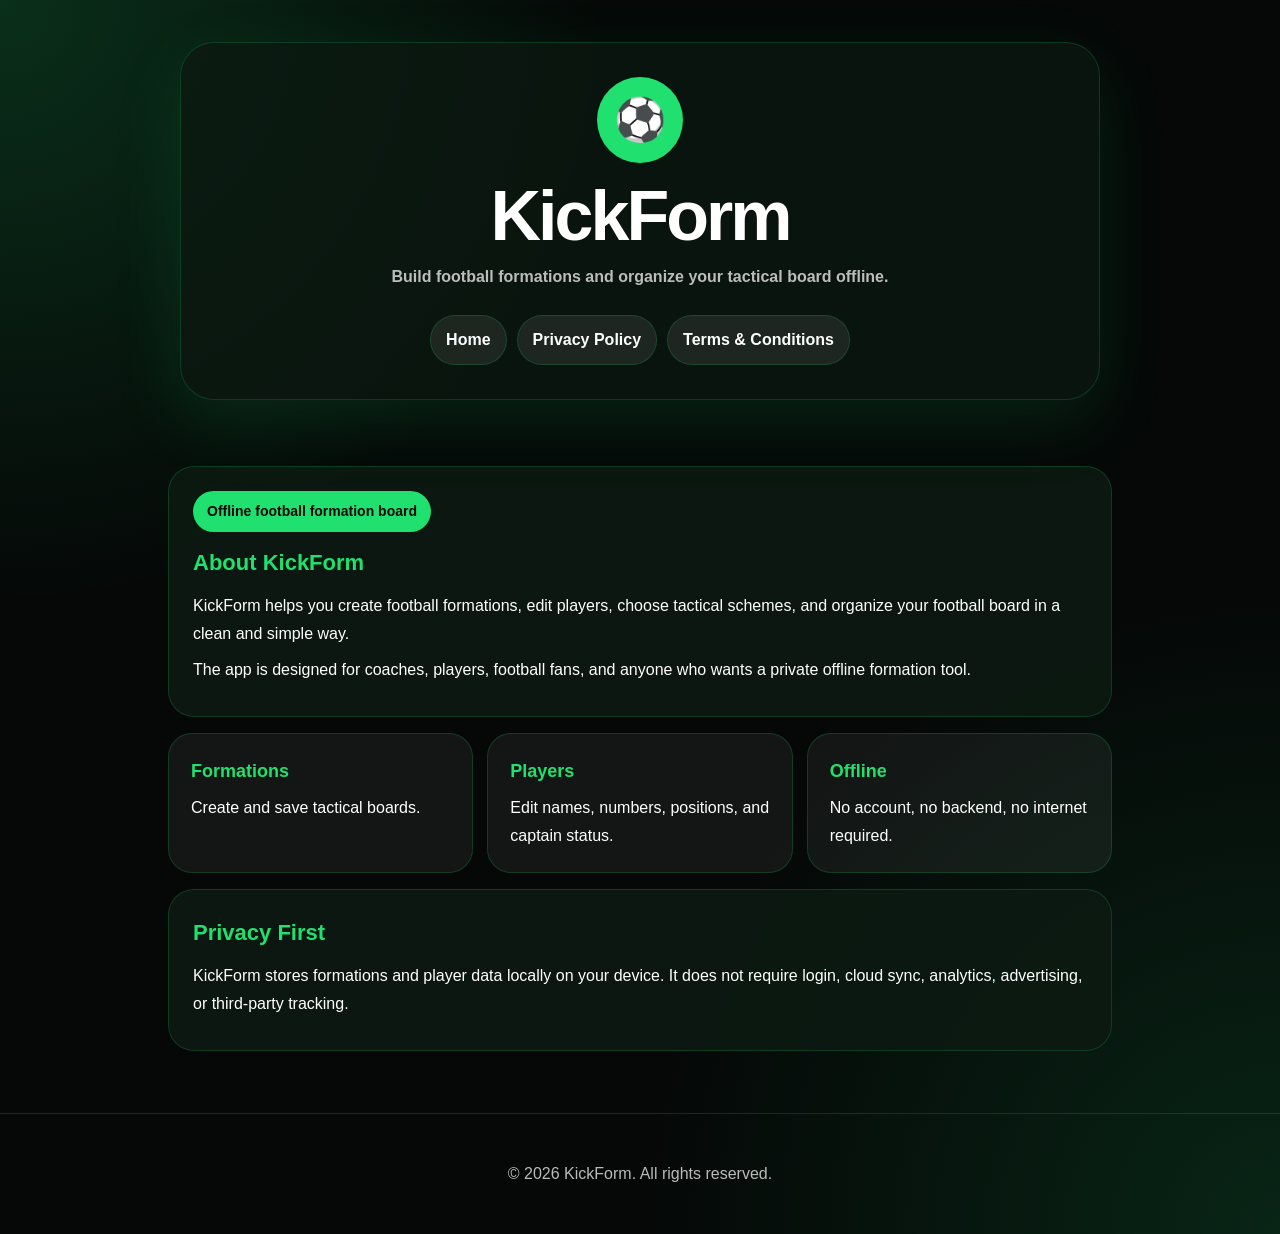
==== docs/index.html @ 17c0fad5 "icon and docs" ====
<!DOCTYPE html>
<html lang="en">
<head>
    <meta charset="UTF-8" />
    <meta name="viewport" content="width=device-width, initial-scale=1.0" />
    <title>KickForm</title>
    <link rel="stylesheet" href="styles.css" />
</head>
<body>
<header>
    <div class="hero">
        <div class="logo-mark">⚽</div>
        <h1>KickForm</h1>
        <p>Build football formations and organize your tactical board offline.</p>
        <nav>
            <a href="index.html">Home</a>
            <a href="privacy-policy.html">Privacy Policy</a>
            <a href="terms-conditions.html">Terms & Conditions</a>
        </nav>
    </div>
</header>

<main>
    <section class="card">
        <span class="badge">Offline football formation board</span>
        <h2>About KickForm</h2>
        <p>KickForm helps you create football formations, edit players, choose tactical schemes, and organize your football board in a clean and simple way.</p>
        <p>The app is designed for coaches, players, football fans, and anyone who wants a private offline formation tool.</p>
    </section>

    <section class="grid">
        <div class="feature"><strong>Formations</strong><span>Create and save tactical boards.</span></div>
        <div class="feature"><strong>Players</strong><span>Edit names, numbers, positions, and captain status.</span></div>
        <div class="feature"><strong>Offline</strong><span>No account, no backend, no internet required.</span></div>
    </section>

    <section class="card">
        <h2>Privacy First</h2>
        <p>KickForm stores formations and player data locally on your device. It does not require login, cloud sync, analytics, advertising, or third-party tracking.</p>
    </section>
</main>

<footer>
    <p>© 2026 KickForm. All rights reserved.</p>
</footer>
</body>
</html>
---- docs/styles.css ----
:root {
  --green: #20e070;
  --dark: #07130d;
  --black: #050807;
  --field: #0b3d22;
  --card: #0d1a12;
  --white: #ffffff;
  --muted: rgba(255,255,255,.72);
  --line: rgba(32,224,112,.18);
}

* { box-sizing: border-box; }

body {
  margin: 0;
  font-family: Inter, Arial, Helvetica, sans-serif;
  background:
    radial-gradient(circle at top left, rgba(32,224,112,.18), transparent 34%),
    radial-gradient(circle at bottom right, rgba(11,61,34,.55), transparent 36%),
    var(--black);
  color: var(--white);
  line-height: 1.75;
}

header {
  padding: 42px 18px;
  min-height: 330px;
  display: grid;
  place-items: center;
  text-align: center;
}

.hero {
  width: 100%;
  max-width: 920px;
  padding: 34px 24px;
  background: rgba(13,26,18,.76);
  border: 1px solid var(--line);
  border-radius: 34px;
  box-shadow: 0 24px 70px rgba(32,224,112,.12);
}

.logo-mark {
  width: 86px;
  height: 86px;
  margin: 0 auto 18px;
  display: grid;
  place-items: center;
  border-radius: 50%;
  background: var(--green);
  color: var(--black);
  font-size: 42px;
  font-weight: 900;
}

h1 {
  margin: 0;
  font-size: clamp(38px, 7vw, 70px);
  letter-spacing: -3px;
  line-height: 1;
}

.hero p {
  max-width: 650px;
  margin: 12px auto 0;
  color: var(--muted);
  font-weight: 700;
}

nav {
  margin-top: 24px;
  display: flex;
  justify-content: center;
  gap: 10px;
  flex-wrap: wrap;
}

nav a {
  color: var(--white);
  text-decoration: none;
  font-weight: 900;
  padding: 10px 15px;
  border-radius: 999px;
  background: rgba(255,255,255,.08);
  border: 1px solid var(--line);
}

nav a:hover {
  background: var(--green);
  color: var(--black);
}

main {
  max-width: 980px;
  margin: 0 auto;
  padding: 24px 18px 46px;
}

.card {
  background: rgba(13,26,18,.9);
  border: 1px solid var(--line);
  border-radius: 26px;
  padding: 24px;
  margin-bottom: 16px;
}

.card h2 {
  margin: 0 0 10px;
  color: var(--green);
  font-size: 22px;
}

.card p { margin: 8px 0; }

.badge {
  display: inline-flex;
  background: var(--green);
  color: var(--black);
  padding: 8px 14px;
  border-radius: 999px;
  font-size: 14px;
  font-weight: 900;
  margin-bottom: 12px;
}

.grid {
  display: grid;
  grid-template-columns: repeat(3, 1fr);
  gap: 14px;
  margin-bottom: 16px;
}

.feature {
  background: rgba(255,255,255,.06);
  border: 1px solid var(--line);
  border-radius: 24px;
  padding: 22px;
}

.feature strong {
  display: block;
  color: var(--green);
  font-size: 18px;
  margin-bottom: 6px;
}

.summary-list { padding-left: 20px; }
.summary-list li { margin-bottom: 8px; }

footer {
  text-align: center;
  padding: 30px 18px;
  color: var(--muted);
  border-top: 1px solid var(--line);
}

@media (max-width: 760px) {
  header { min-height: 300px; padding: 26px 14px; }
  .hero { padding: 26px 18px; border-radius: 28px; }
  .grid { grid-template-columns: 1fr; }
  h1 { letter-spacing: -2px; }
}
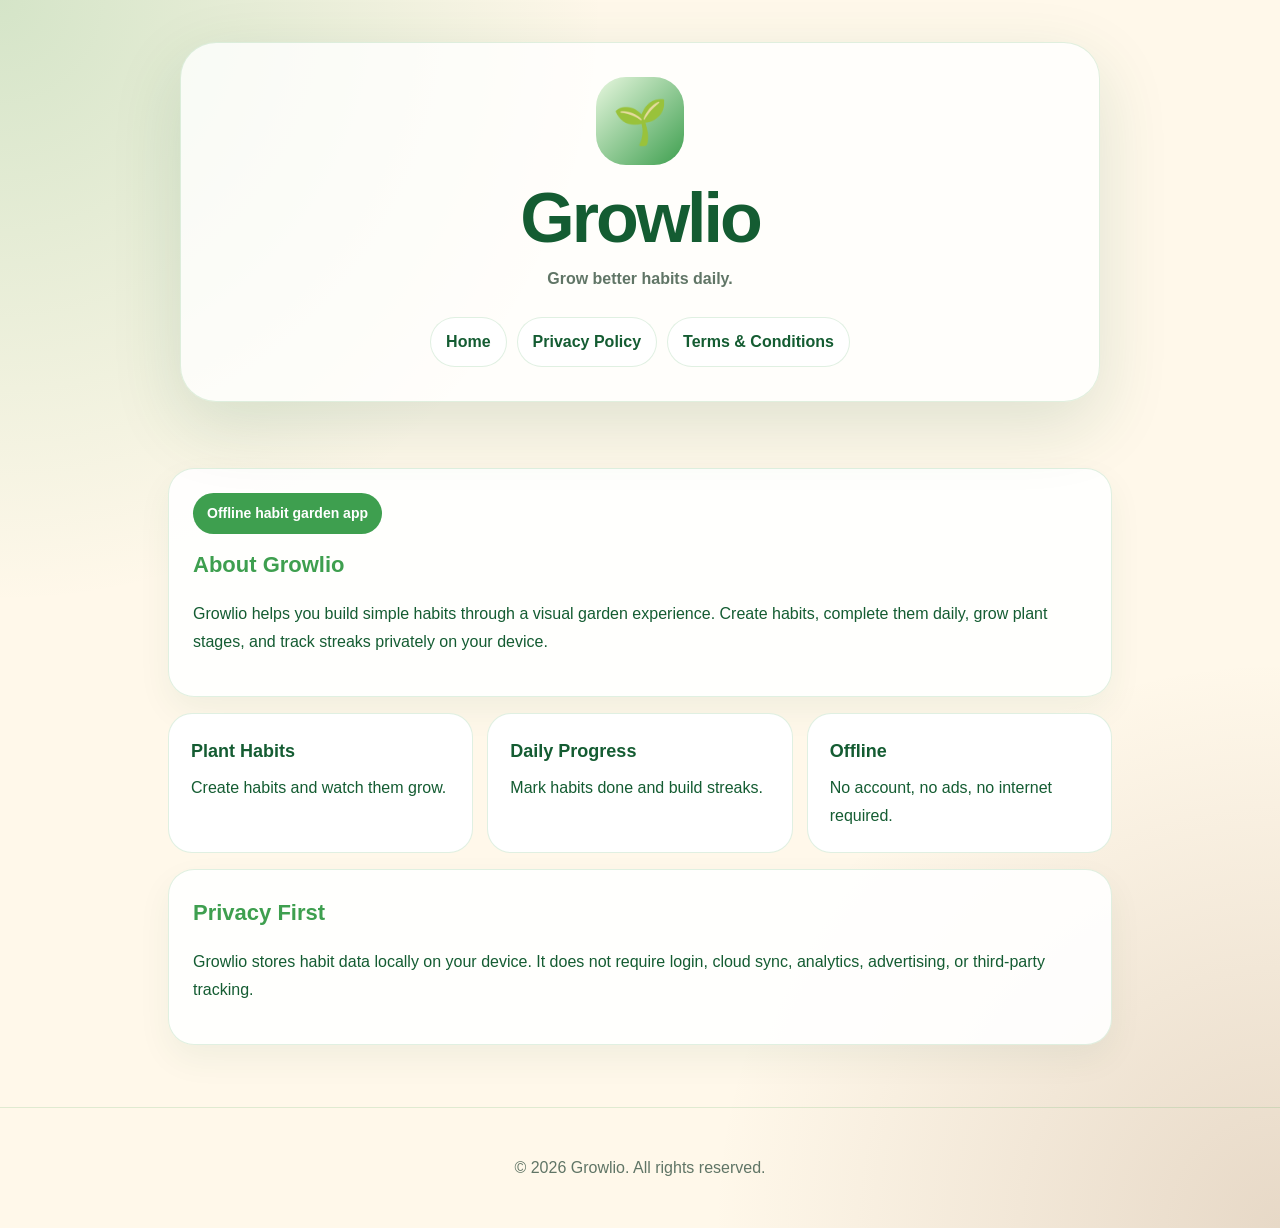
==== commit 0df3a484: "app code" ====
--- a/docs/index.html
+++ b/docs/index.html
@@ -3,15 +3,15 @@
 <head>
     <meta charset="UTF-8" />
     <meta name="viewport" content="width=device-width, initial-scale=1.0" />
-    <title>KickForm</title>
+    <title>Growlio</title>
     <link rel="stylesheet" href="styles.css" />
 </head>
 <body>
 <header>
     <div class="hero">
-        <div class="logo-mark">⚽</div>
-        <h1>KickForm</h1>
-        <p>Build football formations and organize your tactical board offline.</p>
+        <div class="logo-mark">🌱</div>
+        <h1>Growlio</h1>
+        <p>Grow better habits daily.</p>
         <nav>
             <a href="index.html">Home</a>
             <a href="privacy-policy.html">Privacy Policy</a>
@@ -22,26 +22,25 @@
 
 <main>
     <section class="card">
-        <span class="badge">Offline football formation board</span>
-        <h2>About KickForm</h2>
-        <p>KickForm helps you create football formations, edit players, choose tactical schemes, and organize your football board in a clean and simple way.</p>
-        <p>The app is designed for coaches, players, football fans, and anyone who wants a private offline formation tool.</p>
+        <span class="badge">Offline habit garden app</span>
+        <h2>About Growlio</h2>
+        <p>Growlio helps you build simple habits through a visual garden experience. Create habits, complete them daily, grow plant stages, and track streaks privately on your device.</p>
     </section>
 
     <section class="grid">
-        <div class="feature"><strong>Formations</strong><span>Create and save tactical boards.</span></div>
-        <div class="feature"><strong>Players</strong><span>Edit names, numbers, positions, and captain status.</span></div>
-        <div class="feature"><strong>Offline</strong><span>No account, no backend, no internet required.</span></div>
+        <div class="feature"><strong>Plant Habits</strong><span>Create habits and watch them grow.</span></div>
+        <div class="feature"><strong>Daily Progress</strong><span>Mark habits done and build streaks.</span></div>
+        <div class="feature"><strong>Offline</strong><span>No account, no ads, no internet required.</span></div>
     </section>
 
     <section class="card">
         <h2>Privacy First</h2>
-        <p>KickForm stores formations and player data locally on your device. It does not require login, cloud sync, analytics, advertising, or third-party tracking.</p>
+        <p>Growlio stores habit data locally on your device. It does not require login, cloud sync, analytics, advertising, or third-party tracking.</p>
     </section>
 </main>
 
 <footer>
-    <p>© 2026 KickForm. All rights reserved.</p>
+    <p>© 2026 Growlio. All rights reserved.</p>
 </footer>
 </body>
 </html>
--- a/docs/styles.css
+++ b/docs/styles.css
@@ -1,12 +1,12 @@
 :root {
-  --green: #20e070;
-  --dark: #07130d;
-  --black: #050807;
-  --field: #0b3d22;
-  --card: #0d1a12;
+  --leaf: #3e9f4f;
+  --leaf-dark: #145c32;
+  --cream: #fff8ea;
+  --soil: #7a4a27;
+  --mint: #e8f7df;
   --white: #ffffff;
-  --muted: rgba(255,255,255,.72);
-  --line: rgba(32,224,112,.18);
+  --muted: #607566;
+  --line: rgba(62, 159, 79, 0.16);
 }
 
 * { box-sizing: border-box; }
@@ -15,10 +15,10 @@
   margin: 0;
   font-family: Inter, Arial, Helvetica, sans-serif;
   background:
-    radial-gradient(circle at top left, rgba(32,224,112,.18), transparent 34%),
-    radial-gradient(circle at bottom right, rgba(11,61,34,.55), transparent 36%),
-    var(--black);
-  color: var(--white);
+    radial-gradient(circle at top left, rgba(62,159,79,.22), transparent 34%),
+    radial-gradient(circle at bottom right, rgba(122,74,39,.18), transparent 32%),
+    var(--cream);
+  color: var(--leaf-dark);
   line-height: 1.75;
 }
 
@@ -34,23 +34,21 @@
   width: 100%;
   max-width: 920px;
   padding: 34px 24px;
-  background: rgba(13,26,18,.76);
+  background: rgba(255,255,255,.78);
   border: 1px solid var(--line);
-  border-radius: 34px;
-  box-shadow: 0 24px 70px rgba(32,224,112,.12);
+  border-radius: 36px;
+  box-shadow: 0 24px 70px rgba(20,92,50,.14);
 }
 
 .logo-mark {
-  width: 86px;
-  height: 86px;
+  width: 88px;
+  height: 88px;
   margin: 0 auto 18px;
   display: grid;
   place-items: center;
-  border-radius: 50%;
-  background: var(--green);
-  color: var(--black);
-  font-size: 42px;
-  font-weight: 900;
+  border-radius: 30px;
+  background: linear-gradient(135deg, var(--mint), var(--leaf));
+  font-size: 44px;
 }
 
 h1 {
@@ -61,8 +59,8 @@
 }
 
 .hero p {
+  margin: 12px auto 0;
   max-width: 650px;
-  margin: 12px auto 0;
   color: var(--muted);
   font-weight: 700;
 }
@@ -76,18 +74,13 @@
 }
 
 nav a {
-  color: var(--white);
+  color: var(--leaf-dark);
   text-decoration: none;
   font-weight: 900;
   padding: 10px 15px;
   border-radius: 999px;
-  background: rgba(255,255,255,.08);
+  background: white;
   border: 1px solid var(--line);
-}
-
-nav a:hover {
-  background: var(--green);
-  color: var(--black);
 }
 
 main {
@@ -97,25 +90,24 @@
 }
 
 .card {
-  background: rgba(13,26,18,.9);
+  background: rgba(255,255,255,.9);
   border: 1px solid var(--line);
   border-radius: 26px;
   padding: 24px;
   margin-bottom: 16px;
+  box-shadow: 0 14px 34px rgba(20,92,50,.06);
 }
 
 .card h2 {
   margin: 0 0 10px;
-  color: var(--green);
+  color: var(--leaf);
   font-size: 22px;
 }
 
-.card p { margin: 8px 0; }
-
 .badge {
   display: inline-flex;
-  background: var(--green);
-  color: var(--black);
+  background: var(--leaf);
+  color: white;
   padding: 8px 14px;
   border-radius: 999px;
   font-size: 14px;
@@ -131,7 +123,7 @@
 }
 
 .feature {
-  background: rgba(255,255,255,.06);
+  background: white;
   border: 1px solid var(--line);
   border-radius: 24px;
   padding: 22px;
@@ -139,7 +131,7 @@
 
 .feature strong {
   display: block;
-  color: var(--green);
+  color: var(--leaf-dark);
   font-size: 18px;
   margin-bottom: 6px;
 }
@@ -158,5 +150,4 @@
   header { min-height: 300px; padding: 26px 14px; }
   .hero { padding: 26px 18px; border-radius: 28px; }
   .grid { grid-template-columns: 1fr; }
-  h1 { letter-spacing: -2px; }
 }
